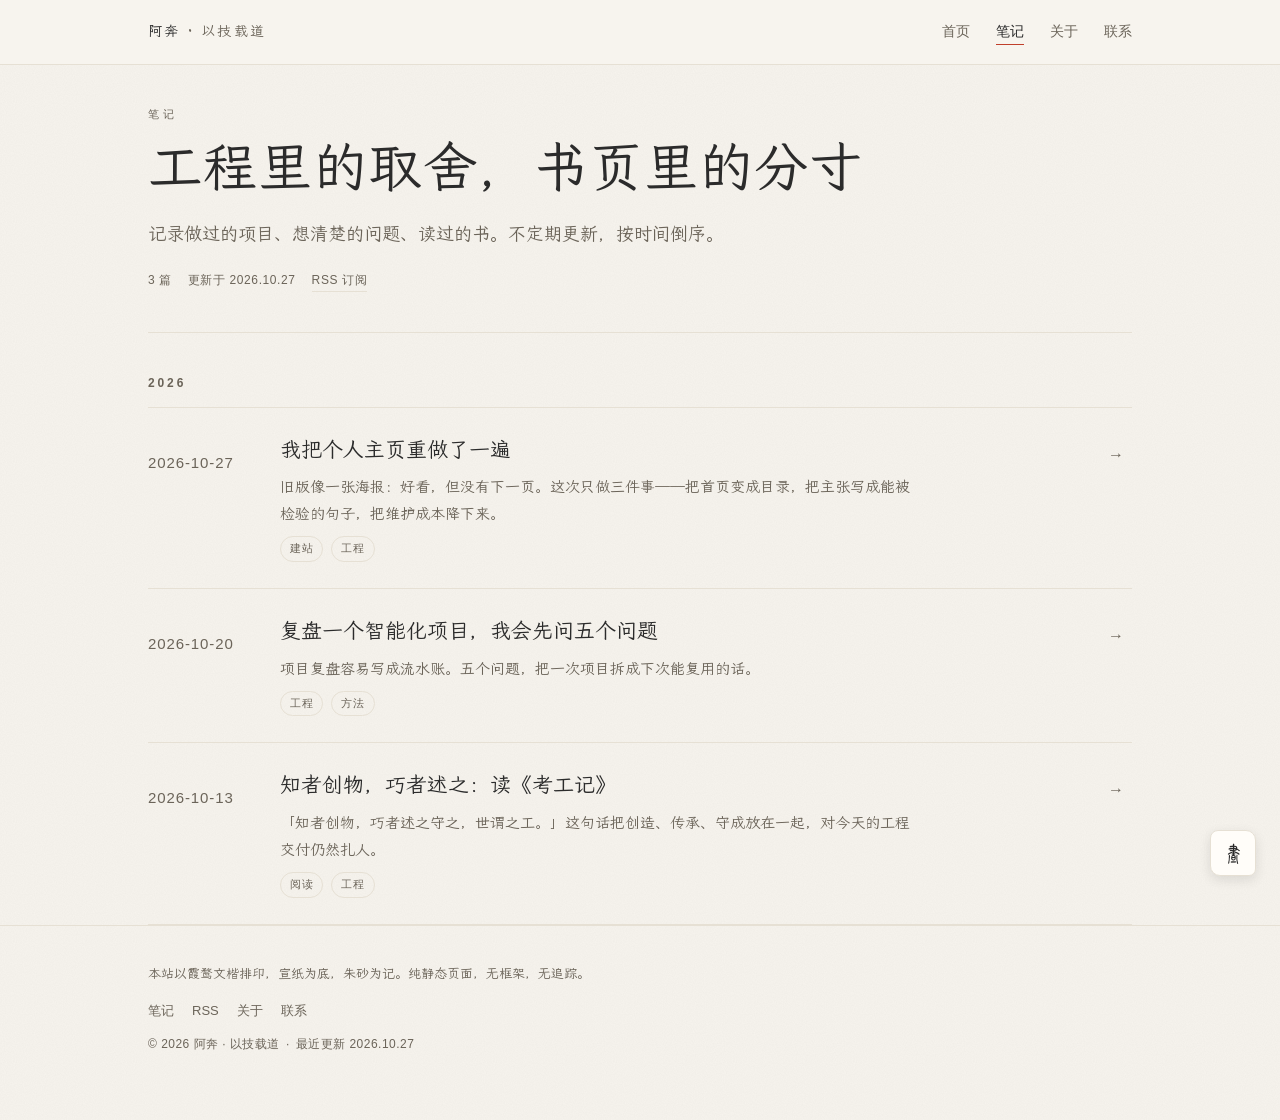
==== notes/index.html @ fa3e57ce "feat: 增加笔记、关于与 RSS，补齐文章结构化数据 - 新增 notes/ 归档与三篇文章，about.html - 抽出 assets/site.css 与 site.js，首页增加「其四 ·" ====
<!DOCTYPE html>
<html lang="zh-CN">
<head>
<meta charset="UTF-8">
<meta name="viewport" content="width=device-width, initial-scale=1.0, viewport-fit=cover">
<title>笔记｜阿奔</title>
<meta name="description" content="工程里的取舍，书页里的分寸。记录做过的项目、想清楚的问题、读过的书。">
<meta name="author" content="阿奔">
<meta name="theme-color" content="#f7f4ee">
<link rel="canonical" href="https://wutengfeiCN.github.io/my-first-website/notes/">
<meta property="og:type" content="website">
<meta property="og:locale" content="zh_CN">
<meta property="og:site_name" content="阿奔 · 以技载道">
<meta property="og:title" content="笔记｜阿奔">
<meta property="og:description" content="工程里的取舍，书页里的分寸。记录做过的项目、想清楚的问题、读过的书。">
<meta property="og:url" content="https://wutengfeiCN.github.io/my-first-website/notes/">
<meta property="og:image" content="https://wutengfeiCN.github.io/my-first-website/assets/og-cover.png">
<meta property="og:image:type" content="image/png">
<meta property="og:image:width" content="1200">
<meta property="og:image:height" content="630">
<meta property="og:image:alt" content="阿奔 · 以技载道">
<meta name="twitter:card" content="summary_large_image">
<meta name="twitter:title" content="笔记｜阿奔">
<meta name="twitter:description" content="工程里的取舍，书页里的分寸。记录做过的项目、想清楚的问题、读过的书。">
<meta name="twitter:image" content="https://wutengfeiCN.github.io/my-first-website/assets/og-cover.png">

<link rel="icon" href="data:image/svg+xml,%3Csvg xmlns='http://www.w3.org/2000/svg' viewBox='0 0 64 64'%3E%3Crect width='64' height='64' rx='12' fill='%23c03f2b'/%3E%3Ctext x='32' y='44' font-size='36' text-anchor='middle' fill='%23f7f4ee' font-family='KaiTi,STKaiti,serif'%3E奔%3C/text%3E%3C/svg%3E">
<link rel="apple-touch-icon" href="../assets/apple-touch-icon.png">
<link rel="me" href="https://github.com/wutengfeiCN">
<link rel="alternate" type="application/rss+xml" title="阿奔的笔记" href="../rss.xml">
<link rel="preload" href="../assets/fonts/wenkai-subset.woff2" as="font" type="font/woff2" crossorigin>
<link rel="stylesheet" href="../assets/site.css">
<script>
  (function () {
    var saved = null;
    try { saved = localStorage.getItem('theme'); } catch (e) {}
    var night = saved ? saved === 'night'
                      : (window.matchMedia && window.matchMedia('(prefers-color-scheme: dark)').matches);
    if (night) {
      document.documentElement.classList.add('night');
      var meta = document.querySelector('meta[name="theme-color"]');
      if (meta) meta.setAttribute('content', '#1a1815');
    }
  })();
</script>
<script type="application/ld+json">
{
  "@context": "https://schema.org",
  "@type": "CollectionPage",
  "name": "笔记",
  "url": "https://wutengfeiCN.github.io/my-first-website/notes/",
  "description": "工程里的取舍，书页里的分寸。",
  "isPartOf": { "@type": "WebSite", "name": "阿奔 · 以技载道", "url": "https://wutengfeiCN.github.io/my-first-website/" }
}
</script>
</head>
<body>

<a class="skip" href="#main">跳到正文</a>

<header class="masthead">
  <div class="wrap masthead-inner">
    <a class="brand" href="../index.html">阿奔<span class="brand-mark"> · 以技载道</span></a>
    <nav class="nav" aria-label="主导航">
      <a href="../index.html">首页</a>
      <a href="./" aria-current="page">笔记</a>
      <a href="../about.html">关于</a>
      <a href="../index.html#contact">联系</a>
    </nav>
    <button class="mode-toggle" id="modeToggle" type="button" role="switch" aria-checked="false" aria-label="夜读模式" title="切换昼夜模式"><span aria-hidden="true">晝</span></button>
  </div>
</header>

<main id="main" tabindex="-1">

  <div class="wrap">
    <header class="page-head">
      <p class="kicker">笔记</p>
      <h1>工程里的取舍，书页里的分寸</h1>
      <p class="lede">记录做过的项目、想清楚的问题、读过的书。不定期更新，按时间倒序。</p>
      <p class="meta-line"><span>3 篇</span><span>更新于 2026.10.27</span><a href="../rss.xml">RSS 订阅</a></p>
    </header>

    <h2 class="year-label">2026</h2>
    <div class="note-list">
        <article class="note-row" id="2026-10-27-rebuild">
          <p class="note-date"><time datetime="2026-10-27">2026-10-27</time></p>
          <div>
            <h3><a href="2026-10-27-rebuild.html">我把个人主页重做了一遍</a></h3>
            <p>旧版像一张海报：好看，但没有下一页。这次只做三件事——把首页变成目录，把主张写成能被检验的句子，把维护成本降下来。</p>
            <p class="note-tags"><span class="tag">建站</span><span class="tag">工程</span></p>
          </div>
          <span class="note-arrow" aria-hidden="true">→</span>
        </article>
        <article class="note-row" id="2026-10-20-five-questions">
          <p class="note-date"><time datetime="2026-10-20">2026-10-20</time></p>
          <div>
            <h3><a href="2026-10-20-five-questions.html">复盘一个智能化项目，我会先问五个问题</a></h3>
            <p>项目复盘容易写成流水账。五个问题，把一次项目拆成下次能复用的话。</p>
            <p class="note-tags"><span class="tag">工程</span><span class="tag">方法</span></p>
          </div>
          <span class="note-arrow" aria-hidden="true">→</span>
        </article>
        <article class="note-row" id="2026-10-13-kaogongji">
          <p class="note-date"><time datetime="2026-10-13">2026-10-13</time></p>
          <div>
            <h3><a href="2026-10-13-kaogongji.html">知者创物，巧者述之：读《考工记》</a></h3>
            <p>「知者创物，巧者述之守之，世谓之工。」这句话把创造、传承、守成放在一起，对今天的工程交付仍然扎人。</p>
            <p class="note-tags"><span class="tag">阅读</span><span class="tag">工程</span></p>
          </div>
          <span class="note-arrow" aria-hidden="true">→</span>
        </article>
    </div>
  </div>

</main>

<footer class="site-footer">
  <div class="wrap">
    <p class="colophon">本站以霞鹜文楷排印，宣纸为底，朱砂为记。纯静态页面，无框架，无追踪。</p>
    <p class="foot-links"><a href="./">笔记</a><a href="../rss.xml">RSS</a><a href="../about.html">关于</a><a href="../index.html#contact">联系</a></p>
    <p class="foot-meta">© 2026 阿奔 · 以技载道<span>·</span>最近更新 2026.10.27</p>
  </div>
</footer>

<noscript><style>.mode-toggle { display: none; }</style></noscript>
<script src="../assets/site.js" defer></script>
</body>
</html>
---- assets/site.css ----
/* 正文：霞鹜文楷（Regular）子集，仅收录本页用字；改文案后运行 scripts/subset-font.sh 重新生成 */
  @font-face {
    font-family: "LXGW WenKai";
    src: url("fonts/wenkai-subset.woff2") format("woff2");
    font-weight: 400;
    font-style: normal;
    font-display: swap;
  }

  /* 崇羲篆體（免费商用）· 子集内嵌「阿奔印業願智器學晝夜」10 字，专供印章与切换钮 */
  @font-face {
    font-family: "ChongXi Small Seal";
    src: url([data-uri]) format("woff2");
    font-weight: 400;
    font-style: normal;
    font-display: swap;
  }

  :root {
    color-scheme: light;
    --paper:    #f7f4ee;   /* 米白宣纸 */
    --card:     #fffdf9;   /* 卡面 */
    --ink:      #2b2b2b;   /* 墨色 */
    --ink-soft: #6b6459;   /* 淡墨，对比度 5.33:1 */
    --cinnabar: #c03f2b;   /* 朱砂，对比度 4.8:1 */
    --accent-text: #c03f2b; /* 文字用强调色，白天同朱砂 */
    --highlight: rgba(192, 63, 43, .14); /* 正文强调的底色 */
    --hairline: #e6e0d4;   /* 细线 */
    --serif: "LXGW WenKai", "Songti SC", "Noto Serif CJK SC", "Source Han Serif SC", "Noto Serif SC", "SimSun", serif;
    --sealscript: "ChongXi Small Seal", "KaiTi", "STKaiti", serif;
    --sans: -apple-system, "PingFang SC", "Microsoft YaHei", "Segoe UI", sans-serif;
  }

  /* ---------- 夜读模式 ---------- */
  html.night {
    color-scheme: dark;
    --paper:    #1a1815;
    --card:     #24211b;
    --ink:      #e8e2d5;
    --ink-soft: #9d9484;   /* 对比度 5.35:1 */
    --cinnabar: #d4553f;   /* 只用于大字、线条与印章 */
    --accent-text: #e2705a; /* 夜间小字强调色，对比度 5.65:1 */
    --highlight: rgba(226, 112, 90, .20);
    --hairline: #4a4438;
  }
  html.night body {
    background-image: url("data:image/svg+xml,%3Csvg xmlns='http://www.w3.org/2000/svg' width='120' height='120'%3E%3Cfilter id='n'%3E%3CfeTurbulence type='fractalNoise' baseFrequency='0.9' numOctaves='2'/%3E%3CfeColorMatrix values='0 0 0 0 1 0 0 0 0 1 0 0 0 0 1 0 0 0 0.04 0'/%3E%3C/filter%3E%3Crect width='120' height='120' filter='url(%23n)'/%3E%3C/svg%3E");
  }

  * { margin: 0; padding: 0; box-sizing: border-box; }

  html { scroll-behavior: smooth; }

  body {
    background: var(--paper);
    color: var(--ink);
    font-family: var(--serif);
    font-size: 16px;
    line-height: 1.8;
    transition: background-color .45s ease, color .45s ease;
    /* 极淡的纸纹 */
    background-image: url("data:image/svg+xml,%3Csvg xmlns='http://www.w3.org/2000/svg' width='120' height='120'%3E%3Cfilter id='n'%3E%3CfeTurbulence type='fractalNoise' baseFrequency='0.9' numOctaves='2'/%3E%3CfeColorMatrix values='0 0 0 0 0 0 0 0 0 0 0 0 0 0 0 0 0 0 0.028 0'/%3E%3C/filter%3E%3Crect width='120' height='120' filter='url(%23n)'/%3E%3C/svg%3E");
  }

  a { color: inherit; }

  ::selection { background: var(--cinnabar); color: var(--paper); }

  :focus-visible {
    outline: 2px solid var(--cinnabar);
    outline-offset: 3px;
  }
  /* 跳转链接把焦点移到 main 时，不要给整页描边 */
  main:focus { outline: none; }

  .wrap {
    max-width: 1040px;
    margin: 0 auto;
    padding: 0 28px;
  }

  /* 跳转链接：键盘用户按 Tab 第一个出现 */
  .skip {
    position: absolute;
    left: -9999px;
    top: 0;
    z-index: 100;
    padding: 10px 16px;
    background: var(--card);
    color: var(--ink);
    border: 1px solid var(--cinnabar);
    text-decoration: none;
    font-family: var(--sans);
    font-size: 14px;
  }
  .skip:focus { left: 16px; top: 12px; }

  /* ---------- 页眉 ---------- */
  .masthead {
    position: sticky;
    top: 0;
    z-index: 30;
    background: var(--paper);
    border-bottom: 1px solid var(--hairline);
    transition: background-color .45s ease, border-color .45s ease;
  }
  .masthead-inner {
    display: flex;
    align-items: center;
    justify-content: space-between;
    gap: 24px;
    min-height: 64px;
  }
  .brand {
    font-size: 14px;
    letter-spacing: .16em;
    text-decoration: none;
    white-space: nowrap;
  }
  .brand-mark { color: var(--ink-soft); }
  .brand:hover { color: var(--accent-text); }

  .nav {
    display: flex;
    gap: 26px;
    font-family: var(--sans);
    font-size: 14px;
  }
  .nav a {
    color: var(--ink-soft);
    text-decoration: none;
    transition: color .2s ease;
  }
  .nav a:hover { color: var(--accent-text); }

  /* ---------- 首屏 ---------- */
  .hero {
    position: relative;
    padding: 72px 0 64px;
  }
  .eyebrow {
    font-family: var(--sans);
    font-size: 12px;
    letter-spacing: .3em;
    color: var(--ink-soft);
    margin-bottom: 18px;
  }
  h1 {
    font-size: clamp(46px, 8.6vw, 80px);
    font-weight: 400;
    line-height: 1.16;
    letter-spacing: .02em;
  }
  .lede {
    margin-top: 22px;
    max-width: 38em;
    font-size: 18px;
    line-height: 1.85;
    color: var(--ink-soft);
    text-wrap: pretty;
  }
  .hero-links {
    display: flex;
    flex-wrap: wrap;
    gap: 22px;
    margin-top: 30px;
    font-family: var(--sans);
    font-size: 14px;
  }
  .hero-links a {
    text-decoration: none;
    padding-bottom: 2px;
    border-bottom: 1px solid var(--hairline);
    transition: color .2s ease, border-color .2s ease;
  }
  .hero-links a:hover {
    color: var(--accent-text);
    border-color: var(--cinnabar);
  }

  /* 印章：本页签名元素 */
  .seal {
    position: absolute;
    top: 8px;
    right: 0;
    width: 92px;
    height: 92px;
    background: var(--card);
    border: 3px solid var(--cinnabar);
    border-radius: 10px 14px 9px 13px; /* 仿手工凿刻的不规则 */
    transform: rotate(3deg);
    display: flex;
    flex-direction: row-reverse; /* 传统印章读序：先右列后左列 */
    align-items: center;
    justify-content: center;
    padding: 5px 3px;
    gap: 1px;
    box-shadow: 0 4px 14px rgba(43, 43, 43, .10);
    font-family: var(--sealscript);
    font-weight: 400;
    color: var(--cinnabar);
    user-select: none;
    transition: background-color .45s ease;
  }
  .seal span {
    writing-mode: vertical-rl;
    font-size: 33px;
    line-height: 1;
    letter-spacing: 0;
  }
  /* 左列「印」：放大并纵向拉伸，撑满全列，仿古印章法 */
  .seal span:last-child {
    font-size: 38px;
    transform: scaleY(1.45);
  }
  html.night .seal {
    background: var(--cinnabar);
    border-color: var(--cinnabar);
    color: var(--paper);
    box-shadow: 0 4px 14px rgba(0, 0, 0, .45);
  }
  html.night .card { border-top-color: var(--hairline); }

  /* ---------- 分节 ---------- */
  .section {
    padding: 64px 0;
    border-top: 1px solid var(--hairline);
    scroll-margin-top: 84px;
  }
  .section-title {
    font-size: clamp(28px, 4.2vw, 38px);
    font-weight: 400;
    line-height: 1.25;
  }
  .kicker {
    display: block;
    font-family: var(--sans);
    font-size: 11px;
    letter-spacing: .34em;
    color: var(--ink-soft);
    margin-bottom: 10px;
  }
  .section-lede {
    margin-top: 14px;
    max-width: 36em;
    font-size: 16px;
    color: var(--ink-soft);
    text-wrap: pretty;
  }

  /* ---------- 其一 · 现在 ---------- */
  .now-list {
    display: grid;
    grid-template-columns: repeat(3, 1fr);
    margin-top: 34px;
  }
  .now-item {
    padding: 0 26px;
    border-left: 1px solid var(--hairline);
  }
  .now-item:first-child {
    padding-left: 0;
    border-left: 0;
  }
  .now-item dt {
    font-family: var(--sans);
    font-size: 12px;
    letter-spacing: .2em;
    color: var(--ink-soft);
    margin-bottom: 8px;
  }
  .now-item dd {
    margin: 0;
    font-size: 16px;
    line-height: 1.7;
  }
  /* 书名不拆行，只在两本书之间换行 */
  .now-item dd span { white-space: nowrap; }
  .now-item dd span + span { margin-left: .15em; }
  .updated {
    margin-top: 30px;
    font-family: var(--sans);
    font-size: 12px;
    letter-spacing: .08em;
    color: var(--ink-soft);
  }

  /* ---------- 其二 · 技 ---------- */
  .cards {
    display: grid;
    grid-template-columns: repeat(3, 1fr);
    gap: 40px;
    margin-top: 38px;
  }
  .card {
    border-top: 1px solid var(--ink);
    padding-top: 18px;
  }
  .card-no {
    font-family: var(--sans);
    font-size: 11px;
    letter-spacing: .2em;
    color: var(--ink-soft);
    margin-bottom: 10px;
  }
  .card h3 {
    font-size: 21px;
    font-weight: 400;
    margin-bottom: 10px;
  }
  .card p {
    max-width: 32em;
    font-size: 15px;
    line-height: 1.85;
    color: var(--ink-soft);
    text-wrap: pretty;
  }
  .card .scope {
    margin-top: 16px;
    padding-top: 10px;
    border-top: 1px dashed var(--hairline);
    font-family: var(--sans);
    font-size: 12px;
    letter-spacing: .04em;
    color: var(--ink-soft);
  }

  /* ---------- 其三 · 道 ---------- */
  .way-grid {
    display: grid;
    grid-template-columns: 280px 1fr;
    gap: 56px;
    align-items: start;
  }
  .quote {
    margin: 0 0 30px;
    padding-left: 18px;
    border-left: 2px solid var(--cinnabar);
  }
  .quote:last-child { margin-bottom: 0; }
  .quote p {
    font-size: 17px;
    line-height: 1.95;
    text-wrap: pretty;
  }
  .quote cite {
    display: block;
    margin-top: 8px;
    font-family: var(--sans);
    font-size: 12px;
    font-style: normal;
    letter-spacing: .06em;
    color: var(--ink-soft);
  }
  .quote .gloss {
    display: block;
    margin-top: 6px;
    font-size: 14px;
    color: var(--ink-soft);
  }

  /* ---------- 其四 · 关于 ---------- */
  .about-body {
    max-width: 42em;
    margin-top: 22px;
  }
  .about-body p {
    margin-bottom: 14px;
    font-size: 16px;
    line-height: 1.9;
    color: var(--ink-soft);
    text-wrap: pretty;
  }
  /* 文楷无粗体，用「提色 + 朱砂下划」代替加粗 */
  .about-body mark {
    background: none;
    color: var(--ink);
    border-bottom: 1px solid var(--cinnabar);
    padding-bottom: 1px;
  }

  /* ---------- 联系 ---------- */
  .contact {
    padding: 64px 0;
    border-top: 1px solid var(--hairline);
    scroll-margin-top: 84px;
  }
  .contact h2 {
    font-size: clamp(26px, 4vw, 34px);
    font-weight: 400;
  }
  .mail {
    display: inline-block;
    margin: 22px 0 18px;
    font-size: clamp(24px, 4.4vw, 36px);
    letter-spacing: .02em;
    text-decoration: none;
    border-bottom: 1px solid var(--cinnabar);
    padding-bottom: 6px;
    transition: color .2s ease;
  }
  .mail:hover { color: var(--accent-text); }
  .contact-links {
    display: flex;
    flex-wrap: wrap;
    gap: 20px;
    font-family: var(--sans);
    font-size: 14px;
  }
  .contact-links a {
    color: var(--ink-soft);
    text-decoration: none;
  }
  .contact-links a:hover { color: var(--accent-text); }

  /* ---------- 页脚 ---------- */
  .site-footer {
    padding: 36px 0 64px;
    border-top: 1px solid var(--hairline);
    font-size: 13px;
    line-height: 1.9;
    color: var(--ink-soft);
  }
  .colophon { max-width: 46em; }
  .foot-meta {
    margin-top: 10px;
    font-family: var(--sans);
    font-size: 12px;
    letter-spacing: .04em;
  }
  .foot-meta span { padding: 0 .5em; }

  /* ---------- 夜 / 昼 切换钮 ---------- */
  .mode-toggle {
    position: fixed;
    right: max(24px, env(safe-area-inset-right));
    bottom: max(24px, env(safe-area-inset-bottom));
    z-index: 40;
    width: 46px;
    height: 46px;
    border-radius: 8px 10px 7px 10px;
    border: 1px solid var(--hairline);
    background: var(--card);
    color: var(--ink);
    font-family: var(--sealscript);
    font-size: 21px;
    cursor: pointer;
    box-shadow: 0 4px 12px rgba(43, 43, 43, .12);
    transition: color .2s ease, border-color .2s ease, transform .2s ease,
                background-color .45s ease;
  }
  .mode-toggle:hover {
    color: var(--accent-text);
    border-color: var(--cinnabar);
    transform: translateY(-2px);
  }
  html.night .mode-toggle { box-shadow: 0 4px 12px rgba(0, 0, 0, .5); }

  @keyframes rise {
    from { opacity: 0; transform: translateY(14px); }
    to   { opacity: 1; transform: translateY(0); }
  }
  .hero .eyebrow, .hero h1, .hero .lede, .hero .hero-links {
    animation: rise .7s ease-out both;
  }
  @keyframes fade {
    from { opacity: 0; }
    to   { opacity: 1; }
  }
  .hero .seal { animation: fade .7s .24s ease-out both; }
  .hero h1 { animation-delay: .05s; }
  .hero .lede { animation-delay: .12s; }
  .hero .hero-links { animation-delay: .18s; }

  /* ---------- 响应式 ---------- */
  @media (max-width: 900px) {
    .cards { grid-template-columns: 1fr; gap: 30px; }
    .way-grid { grid-template-columns: 1fr; gap: 26px; }
  }

  @media (max-width: 760px) {
    .now-list { grid-template-columns: 1fr; }
    .now-item {
      padding: 16px 0;
      border-left: 0;
      border-top: 1px solid var(--hairline);
    }
    .now-item:first-child { padding-top: 0; border-top: 0; }
  }

  @media (max-width: 640px) {
    .wrap { padding: 0 20px; }
    .masthead-inner { min-height: 56px; gap: 12px; }
    .brand { font-size: 13px; }
    .brand-mark { display: none; }
    .nav { gap: 14px; font-size: 13px; }
    .hero { padding: 48px 0 48px; }
    .hero .seal {
      position: static;
      width: 66px;
      height: 66px;
      margin: 28px 0 0 auto;
      padding: 4px 3px;
      border-width: 2.5px;
    }
    .seal span { font-size: 24px; }
    .seal span:last-child { font-size: 27px; }
    .section { padding: 48px 0; }
    .contact { padding: 48px 0; }
    .hero-links { gap: 18px; }
    .mode-toggle {
      position: static;
      width: 38px;
      height: 38px;
      font-size: 17px;
      border-radius: 6px 8px 5px 8px;
      box-shadow: none;
      transform: none;
    }
    .mode-toggle:hover { transform: none; }
    .site-footer { padding-bottom: 64px; }
  }

  /* 320px：标题收一号，避免「人」字单独成行 */
  @media (max-width: 360px) {
    h1 { font-size: 42px; }
    .nav { gap: 12px; }
  }

  @media (prefers-reduced-motion: reduce) {
    html { scroll-behavior: auto; }
    *, *::before, *::after {
      animation: none !important;
      transition: none !important;
    }
  }

  /* ---------- 打印 ---------- */
  @media print {
    html, html.night {
      color-scheme: light;
      --paper: #fff;
      --card: #fff;
      --ink: #111;
      --ink-soft: #444;
      --hairline: #ccc;
      --cinnabar: #a33;
    }
    body { background-color: #fff; }
    html body, html.night body { background-image: none; }
    .masthead, .mode-toggle, .skip, .hero-links, .contact-links { display: none; }
    .hero .seal { position: static; margin-left: auto; }
    .section, .contact { break-inside: avoid; }
    a { text-decoration: none; }
  }
  /* =========================================================
     内页：笔记归档、文章、关于
     ========================================================= */

  /* 当前导航项 */
  .nav a[aria-current="page"] {
    color: var(--ink);
    box-shadow: inset 0 -1px 0 var(--cinnabar);
  }

  /* 面包屑 */
  .breadcrumb {
    padding: 26px 0 0;
    font-family: var(--sans);
    font-size: 12px;
    letter-spacing: .04em;
    color: var(--ink-soft);
  }
  .breadcrumb a { text-decoration: none; }
  .breadcrumb a:hover { color: var(--accent-text); }
  .breadcrumb .sep { padding: 0 .55em; opacity: .55; }

  /* 内页页头 */
  .page-head {
    padding: 40px 0 40px;
    border-bottom: 1px solid var(--hairline);
  }
  .page-head h1 {
    margin: 8px 0 0;
    font-size: clamp(34px, 5.6vw, 54px);
    font-weight: 400;
    line-height: 1.25;
  }
  .page-head .lede { margin-top: 16px; }
  .meta-line {
    display: flex;
    flex-wrap: wrap;
    align-items: center;
    gap: 8px 16px;
    margin-top: 18px;
    font-family: var(--sans);
    font-size: 12px;
    letter-spacing: .05em;
    color: var(--ink-soft);
  }
  .meta-line a {
    color: var(--ink-soft);
    text-decoration: none;
    border-bottom: 1px solid var(--hairline);
  }
  .meta-line a:hover { color: var(--accent-text); border-color: var(--accent-text); }

  /* 笔记列表 */
  .note-list {
    margin-top: 8px;
    border-top: 1px solid var(--hairline);
  }
  .note-row {
    display: grid;
    grid-template-columns: 108px 1fr 24px;
    gap: 24px;
    align-items: start;
    padding: 26px 0;
    border-bottom: 1px solid var(--hairline);
  }
  .note-date {
    padding-top: 7px;
    font-family: var(--sans);
    font-size: 12px;
    letter-spacing: .06em;
    color: var(--ink-soft);
  }
  .note-row h3 {
    font-size: 21px;
    font-weight: 400;
    line-height: 1.55;
  }
  .note-row h3 a { text-decoration: none; }
  .note-row h3 a:hover { color: var(--accent-text); }
  .note-row p {
    max-width: 42em;
    margin-top: 8px;
    font-size: 15px;
    line-height: 1.8;
    color: var(--ink-soft);
    text-wrap: pretty;
  }
  .note-arrow {
    padding-top: 7px;
    font-family: var(--sans);
    color: var(--ink-soft);
    transition: transform .2s ease, color .2s ease;
  }
  .note-row:hover .note-arrow {
    transform: translateX(4px);
    color: var(--accent-text);
  }
  .note-tags {
    display: flex;
    flex-wrap: wrap;
    gap: 8px;
    margin-top: 10px;
  }
  .tag {
    padding: 2px 9px;
    border: 1px solid var(--hairline);
    border-radius: 999px;
    font-family: var(--sans);
    font-size: 11px;
    letter-spacing: .06em;
    color: var(--ink-soft);
    text-decoration: none;
  }
  a.tag:hover { color: var(--accent-text); border-color: var(--accent-text); }
  .year-label {
    margin: 40px 0 12px;
    font-family: var(--sans);
    font-size: 12px;
    letter-spacing: .24em;
    color: var(--ink-soft);
  }
  .more {
    margin-top: 22px;
    font-family: var(--sans);
    font-size: 14px;
  }
  .more a {
    color: var(--ink);
    text-decoration: none;
    padding-bottom: 2px;
    border-bottom: 1px solid var(--hairline);
  }
  .more a:hover { color: var(--accent-text); border-color: var(--accent-text); }

  /* 文章页头 */
  .article-head { padding: 40px 0 8px; }
  .article-head h1 {
    margin: 10px 0 16px;
    font-size: clamp(32px, 5.2vw, 50px);
    font-weight: 400;
    line-height: 1.32;
    letter-spacing: .01em;
  }
  .article-head .lede { margin-top: 0; font-size: 18px; }
  .article-meta {
    display: flex;
    flex-wrap: wrap;
    align-items: center;
    gap: 8px 14px;
    font-family: var(--sans);
    font-size: 12px;
    letter-spacing: .05em;
    color: var(--ink-soft);
  }

  /* 正文排版 */
  .prose {
    max-width: 40em;
    margin-top: 40px;
    font-size: 17px;
    line-height: 1.95;
  }
  .prose p { margin: 1.05em 0; }
  .prose h2 {
    margin: 2.2em 0 .65em;
    font-size: 26px;
    font-weight: 400;
    line-height: 1.45;
  }
  .prose h3 {
    margin: 1.8em 0 .45em;
    font-size: 20px;
    font-weight: 400;
    line-height: 1.5;
  }
  .prose ul, .prose ol { margin: 1em 0 1.1em 1.4em; }
  .prose li { margin: .4em 0; }
  .prose blockquote {
    margin: 1.7em 0;
    padding: 2px 0 2px 18px;
    border-left: 2px solid var(--cinnabar);
    color: var(--ink-soft);
  }
  .prose blockquote p { margin: .35em 0; }
  .prose figure { margin: 1.9em 0; }
  .prose figcaption {
    margin-top: 8px;
    font-family: var(--sans);
    font-size: 12px;
    line-height: 1.7;
    color: var(--ink-soft);
  }
  /* 文楷没有粗体：用「底色高亮」而不是下划线，避免与链接混淆 */
  .prose strong {
    font-weight: 400;
    color: var(--ink);
    background: linear-gradient(transparent 62%, var(--highlight) 62%);
  }
  .prose code {
    padding: 1px 5px;
    border: 1px solid var(--hairline);
    border-radius: 4px;
    background: var(--card);
    font-family: ui-monospace, "SFMono-Regular", Consolas, monospace;
    font-size: .88em;
  }
  .prose pre {
    margin: 1.7em 0;
    padding: 16px 18px;
    overflow-x: auto;
    border: 1px solid var(--hairline);
    border-radius: 8px;
    background: var(--card);
    line-height: 1.7;
  }
  .prose pre code { padding: 0; border: 0; background: none; font-size: 13px; }
  .prose hr { margin: 2.4em 0; border: 0; border-top: 1px solid var(--hairline); }
  .prose a {
    text-decoration: underline;
    text-underline-offset: 3px;
    text-decoration-color: var(--cinnabar);
  }
  .prose a:hover { color: var(--accent-text); text-decoration-color: var(--accent-text); }

  /* 文末：标签与翻页 */
  .article-foot {
    margin-top: 56px;
    padding-top: 24px;
    border-top: 1px solid var(--hairline);
  }
  .article-nav {
    display: flex;
    justify-content: space-between;
    gap: 24px;
    margin-top: 26px;
    font-family: var(--sans);
    font-size: 13px;
  }
  .article-nav a {
    max-width: 46%;
    color: var(--ink-soft);
    text-decoration: none;
  }
  .article-nav a:hover { color: var(--accent-text); }
  .article-nav .label {
    display: block;
    margin-bottom: 4px;
    font-size: 11px;
    letter-spacing: .16em;
    color: var(--ink-soft);
  }
  .article-nav .next { margin-left: auto; text-align: right; }

  /* 关于页 */
  .about-section {
    display: grid;
    grid-template-columns: 200px 1fr;
    gap: 40px;
    padding: 42px 0;
    border-top: 1px solid var(--hairline);
  }
  .about-section h2 { font-size: 22px; font-weight: 400; line-height: 1.5; }
  .about-section .prose { margin-top: 0; }
  .about-section .prose p:first-child { margin-top: 0; }
  .about-section .prose > h3:first-child { margin-top: 0; }

  .timeline { list-style: none; margin: 0; padding: 0; }
  .timeline li {
    position: relative;
    padding: 0 0 22px 24px;
    border-left: 1px solid var(--hairline);
  }
  .timeline li:last-child { padding-bottom: 0; border-left-color: transparent; }
  .timeline li::before {
    content: "";
    position: absolute;
    left: -4px;
    top: 8px;
    width: 7px;
    height: 7px;
    border-radius: 50%;
    background: var(--cinnabar);
  }
  .timeline .year {
    display: block;
    margin-bottom: 2px;
    font-family: var(--sans);
    font-size: 12px;
    letter-spacing: .06em;
    color: var(--ink-soft);
  }
  .timeline p { margin: 0; font-size: 15px; }

  /* 页脚链接 */
  .foot-links {
    display: flex;
    flex-wrap: wrap;
    gap: 18px;
    margin-top: 12px;
    font-family: var(--sans);
    font-size: 13px;
  }
  .foot-links a { color: var(--ink-soft); text-decoration: none; }
  .foot-links a:hover { color: var(--accent-text); }

  @media (max-width: 760px) {
    .about-section { grid-template-columns: 1fr; gap: 14px; padding: 34px 0; }
  }

  @media (max-width: 640px) {
    .note-row { grid-template-columns: 1fr 20px; gap: 10px; padding: 22px 0; }
    .note-date { grid-column: 1 / -1; padding-top: 0; }
    .note-arrow { grid-column: 2; grid-row: 2 / span 2; padding-top: 4px; }
    .page-head { padding: 30px 0 30px; }
    .article-head { padding: 30px 0 6px; }
    .prose { margin-top: 28px; font-size: 16.5px; }
    .prose h2 { font-size: 23px; }
    .article-nav { flex-direction: column; gap: 16px; }
    .article-nav a { max-width: 100%; }
    .article-nav .next { margin-left: 0; text-align: left; }
  }

  @media print {
    .breadcrumb, .article-nav, .foot-links, .more { display: none; }
  }
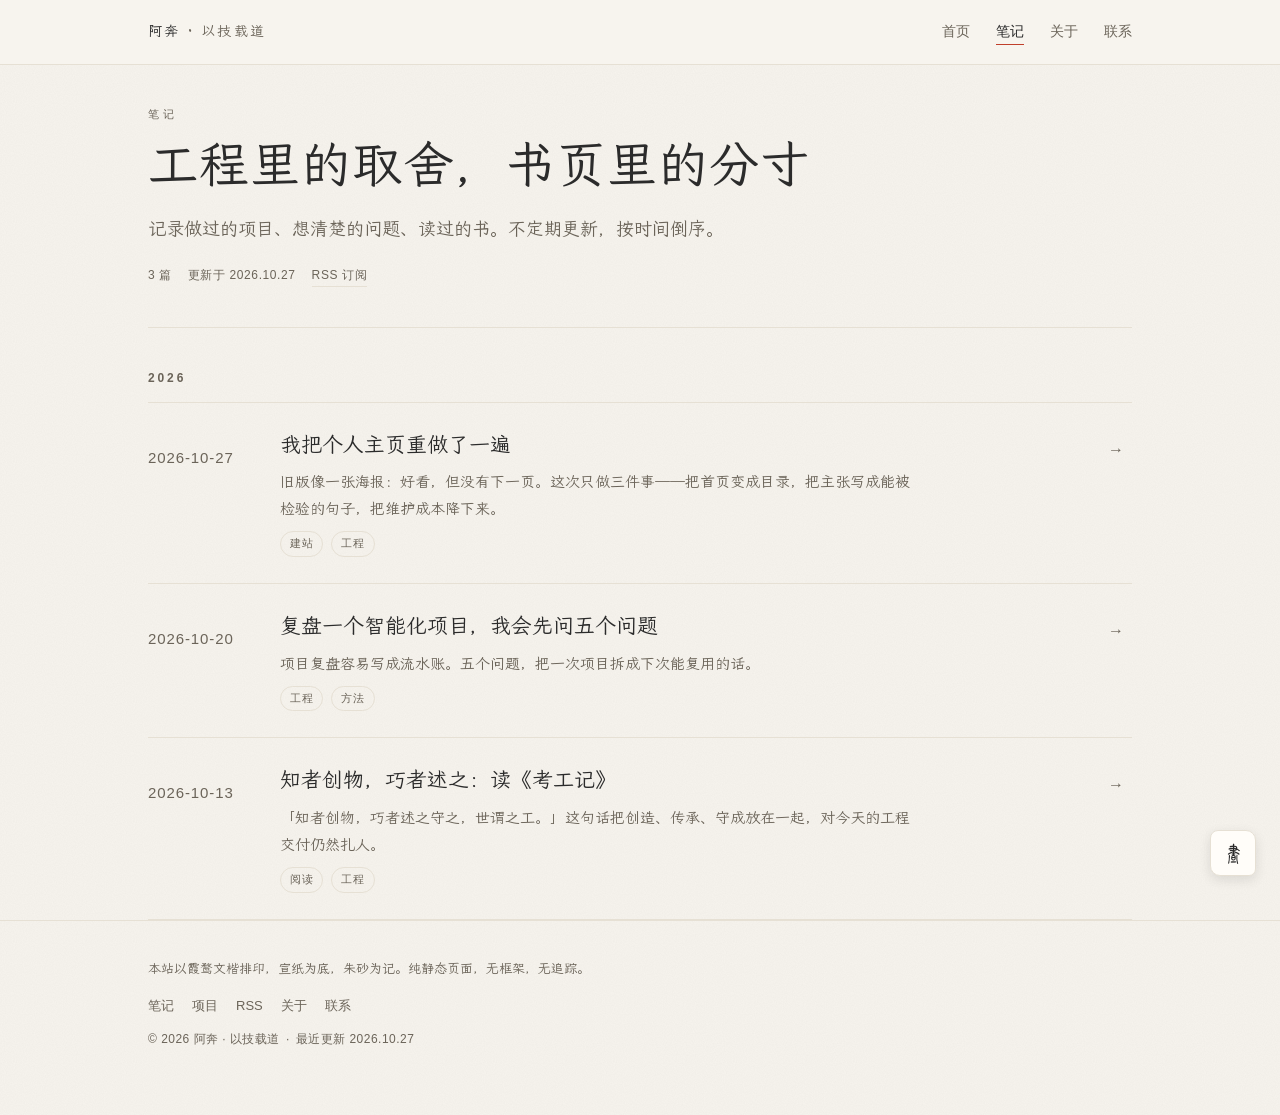
==== commit 8c6c3faa: "feat: P0/P1 优化：篆字卡片、项目页与真实时间线 - 首页：现在压成状态条，顺序改为 技/笔记/道/关于；三张卡恢复篆字并链到项目页 - 新增 projects/：奉化体育中心（安防/多媒体" ====
--- a/notes/index.html
+++ b/notes/index.html
@@ -50,7 +50,11 @@
   "name": "笔记",
   "url": "https://wutengfeiCN.github.io/my-first-website/notes/",
   "description": "工程里的取舍，书页里的分寸。",
-  "isPartOf": { "@type": "WebSite", "name": "阿奔 · 以技载道", "url": "https://wutengfeiCN.github.io/my-first-website/" }
+  "isPartOf": {
+    "@type": "WebSite",
+    "name": "阿奔 · 以技载道",
+    "url": "https://wutengfeiCN.github.io/my-first-website/"
+  }
 }
 </script>
 </head>
@@ -72,7 +76,6 @@
 </header>
 
 <main id="main" tabindex="-1">
-
   <div class="wrap">
     <header class="page-head">
       <p class="kicker">笔记</p>
@@ -92,6 +95,7 @@
           </div>
           <span class="note-arrow" aria-hidden="true">→</span>
         </article>
+
         <article class="note-row" id="2026-10-20-five-questions">
           <p class="note-date"><time datetime="2026-10-20">2026-10-20</time></p>
           <div>
@@ -101,6 +105,7 @@
           </div>
           <span class="note-arrow" aria-hidden="true">→</span>
         </article>
+
         <article class="note-row" id="2026-10-13-kaogongji">
           <p class="note-date"><time datetime="2026-10-13">2026-10-13</time></p>
           <div>
@@ -112,13 +117,12 @@
         </article>
     </div>
   </div>
-
 </main>
 
 <footer class="site-footer">
   <div class="wrap">
     <p class="colophon">本站以霞鹜文楷排印，宣纸为底，朱砂为记。纯静态页面，无框架，无追踪。</p>
-    <p class="foot-links"><a href="./">笔记</a><a href="../rss.xml">RSS</a><a href="../about.html">关于</a><a href="../index.html#contact">联系</a></p>
+    <p class="foot-links"><a href="./">笔记</a><a href="../projects/">项目</a><a href="../rss.xml">RSS</a><a href="../about.html">关于</a><a href="../index.html#contact">联系</a></p>
     <p class="foot-meta">© 2026 阿奔 · 以技载道<span>·</span>最近更新 2026.10.27</p>
   </div>
 </footer>
--- a/assets/site.css
+++ b/assets/site.css
@@ -178,6 +178,34 @@
     border-color: var(--cinnabar);
   }
 
+  /* 「现在」状态条 */
+  .now-strip {
+    display: flex;
+    flex-wrap: wrap;
+    align-items: baseline;
+    gap: 10px 30px;
+    margin-top: 32px;
+    padding: 14px 0;
+    border-top: 1px solid var(--hairline);
+    border-bottom: 1px solid var(--hairline);
+    font-size: 14px;
+    color: var(--ink-soft);
+  }
+  .now-strip p { margin: 0; }
+  .now-strip .label {
+    margin-right: 8px;
+    font-family: var(--sans);
+    font-size: 11px;
+    letter-spacing: .18em;
+    color: var(--ink-soft);
+  }
+  .now-strip .now-date {
+    margin-left: auto;
+    font-family: var(--sans);
+    font-size: 11px;
+    letter-spacing: .05em;
+  }
+
   /* 印章：本页签名元素 */
   .seal {
     position: absolute;
@@ -248,43 +276,6 @@
     text-wrap: pretty;
   }
 
-  /* ---------- 其一 · 现在 ---------- */
-  .now-list {
-    display: grid;
-    grid-template-columns: repeat(3, 1fr);
-    margin-top: 34px;
-  }
-  .now-item {
-    padding: 0 26px;
-    border-left: 1px solid var(--hairline);
-  }
-  .now-item:first-child {
-    padding-left: 0;
-    border-left: 0;
-  }
-  .now-item dt {
-    font-family: var(--sans);
-    font-size: 12px;
-    letter-spacing: .2em;
-    color: var(--ink-soft);
-    margin-bottom: 8px;
-  }
-  .now-item dd {
-    margin: 0;
-    font-size: 16px;
-    line-height: 1.7;
-  }
-  /* 书名不拆行，只在两本书之间换行 */
-  .now-item dd span { white-space: nowrap; }
-  .now-item dd span + span { margin-left: .15em; }
-  .updated {
-    margin-top: 30px;
-    font-family: var(--sans);
-    font-size: 12px;
-    letter-spacing: .08em;
-    color: var(--ink-soft);
-  }
-
   /* ---------- 其二 · 技 ---------- */
   .cards {
     display: grid;
@@ -296,18 +287,13 @@
     border-top: 1px solid var(--ink);
     padding-top: 18px;
   }
-  .card-no {
-    font-family: var(--sans);
-    font-size: 11px;
-    letter-spacing: .2em;
-    color: var(--ink-soft);
-    margin-bottom: 10px;
-  }
   .card h3 {
     font-size: 21px;
     font-weight: 400;
     margin-bottom: 10px;
   }
+  .card h3 a { text-decoration: none; }
+  .card h3 a:hover { color: var(--accent-text); }
   .card p {
     max-width: 32em;
     font-size: 15px;
@@ -323,6 +309,21 @@
     font-size: 12px;
     letter-spacing: .04em;
     color: var(--ink-soft);
+  }
+
+  .seal-mini {
+    display: inline-grid;
+    place-items: center;
+    width: 38px;
+    height: 38px;
+    margin-bottom: 16px;
+    border: 1.5px solid var(--cinnabar);
+    border-radius: 6px 8px 5px 8px;
+    font-family: var(--sealscript);
+    font-size: 24px;
+    line-height: 1;
+    color: var(--cinnabar);
+    user-select: none;
   }
 
   /* ---------- 其三 · 道 ---------- */
@@ -476,16 +477,6 @@
   @media (max-width: 900px) {
     .cards { grid-template-columns: 1fr; gap: 30px; }
     .way-grid { grid-template-columns: 1fr; gap: 26px; }
-  }
-
-  @media (max-width: 760px) {
-    .now-list { grid-template-columns: 1fr; }
-    .now-item {
-      padding: 16px 0;
-      border-left: 0;
-      border-top: 1px solid var(--hairline);
-    }
-    .now-item:first-child { padding-top: 0; border-top: 0; }
   }
 
   @media (max-width: 640px) {
@@ -508,6 +499,8 @@
     .section { padding: 48px 0; }
     .contact { padding: 48px 0; }
     .hero-links { gap: 18px; }
+    .now-strip { flex-direction: column; gap: 8px; }
+    .now-strip .now-date { margin-left: 0; }
     .mode-toggle {
       position: static;
       width: 38px;
@@ -579,10 +572,11 @@
   .page-head {
     padding: 40px 0 40px;
     border-bottom: 1px solid var(--hairline);
+    scroll-margin-top: 84px;
   }
   .page-head h1 {
     margin: 8px 0 0;
-    font-size: clamp(34px, 5.6vw, 54px);
+    font-size: clamp(32px, 5vw, 50px);
     font-weight: 400;
     line-height: 1.25;
   }
@@ -691,7 +685,7 @@
   .article-head { padding: 40px 0 8px; }
   .article-head h1 {
     margin: 10px 0 16px;
-    font-size: clamp(32px, 5.2vw, 50px);
+    font-size: clamp(34px, 5.8vw, 56px);
     font-weight: 400;
     line-height: 1.32;
     letter-spacing: .01em;
@@ -770,12 +764,68 @@
   }
   .prose pre code { padding: 0; border: 0; background: none; font-size: 13px; }
   .prose hr { margin: 2.4em 0; border: 0; border-top: 1px solid var(--hairline); }
+  .prose .source {
+    margin-top: 2.4em;
+    font-family: var(--sans);
+    font-size: 12px;
+    line-height: 1.8;
+    color: var(--ink-soft);
+  }
   .prose a {
     text-decoration: underline;
     text-underline-offset: 3px;
-    text-decoration-color: var(--cinnabar);
+    text-decoration-color: var(--hairline);
   }
   .prose a:hover { color: var(--accent-text); text-decoration-color: var(--accent-text); }
+
+  .epigraph {
+    max-width: 34em;
+    margin: 34px 0 0;
+    padding-left: 18px;
+    border-left: 2px solid var(--cinnabar);
+  }
+  .epigraph blockquote p {
+    margin: 0;
+    font-size: 18px;
+    line-height: 1.9;
+  }
+  .flow { margin: 1.9em 0; }
+  .flow ol {
+    display: flex;
+    margin: 0;
+    padding: 0;
+    list-style: none;
+    border-top: 1px solid var(--ink);
+  }
+  .flow li {
+    flex: 1;
+    padding: 12px 10px 10px;
+    border-right: 1px solid var(--hairline);
+    font-size: 14px;
+    line-height: 1.6;
+  }
+  .flow li:last-child { border-right: 0; }
+  .flow li span {
+    display: block;
+    margin-bottom: 4px;
+    font-family: var(--sans);
+    font-size: 11px;
+    letter-spacing: .1em;
+    color: var(--cinnabar);
+  }
+  .flow figcaption {
+    margin-top: 8px;
+    font-family: var(--sans);
+    font-size: 12px;
+    color: var(--ink-soft);
+  }
+
+  .epigraph figcaption {
+    margin-top: 8px;
+    font-family: var(--sans);
+    font-size: 12px;
+    color: var(--ink-soft);
+  }
 
   /* 文末：标签与翻页 */
   .article-foot {
@@ -808,6 +858,7 @@
 
   /* 关于页 */
   .about-section {
+    scroll-margin-top: 84px;
     display: grid;
     grid-template-columns: 200px 1fr;
     gap: 40px;
@@ -846,6 +897,23 @@
   }
   .timeline p { margin: 0; font-size: 15px; }
 
+  .project-facts {
+    display: grid;
+    grid-template-columns: 88px 1fr;
+    gap: 8px 20px;
+    margin: 0;
+    font-size: 15px;
+  }
+  .project-facts dt {
+    font-family: var(--sans);
+    font-size: 12px;
+    letter-spacing: .06em;
+    color: var(--ink-soft);
+    padding-top: 3px;
+  }
+  .project-facts dd { margin: 0; }
+
+
   /* 页脚链接 */
   .foot-links {
     display: flex;
@@ -863,9 +931,9 @@
   }
 
   @media (max-width: 640px) {
-    .note-row { grid-template-columns: 1fr 20px; gap: 10px; padding: 22px 0; }
+    .note-row { grid-template-columns: 1fr; gap: 10px; padding: 22px 0; }
     .note-date { grid-column: 1 / -1; padding-top: 0; }
-    .note-arrow { grid-column: 2; grid-row: 2 / span 2; padding-top: 4px; }
+    .note-arrow { display: none; }
     .page-head { padding: 30px 0 30px; }
     .article-head { padding: 30px 0 6px; }
     .prose { margin-top: 28px; font-size: 16.5px; }
